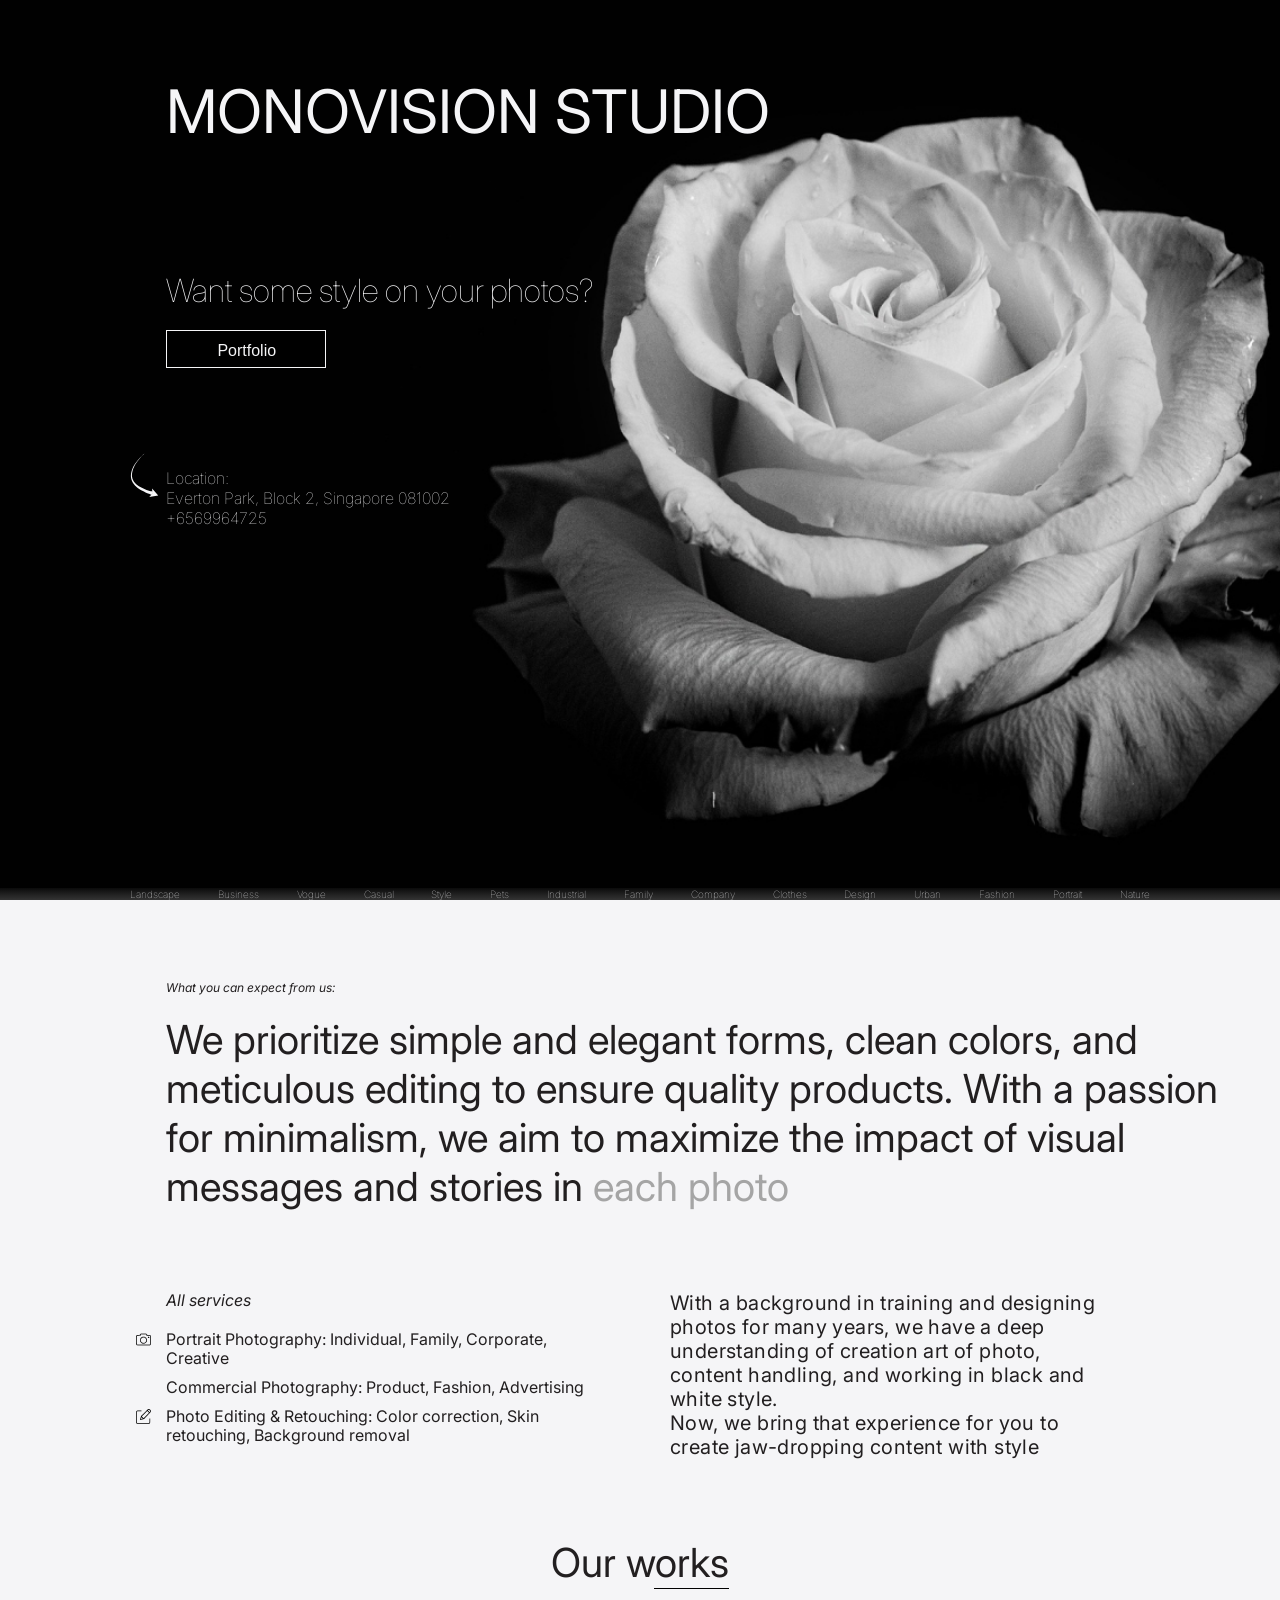
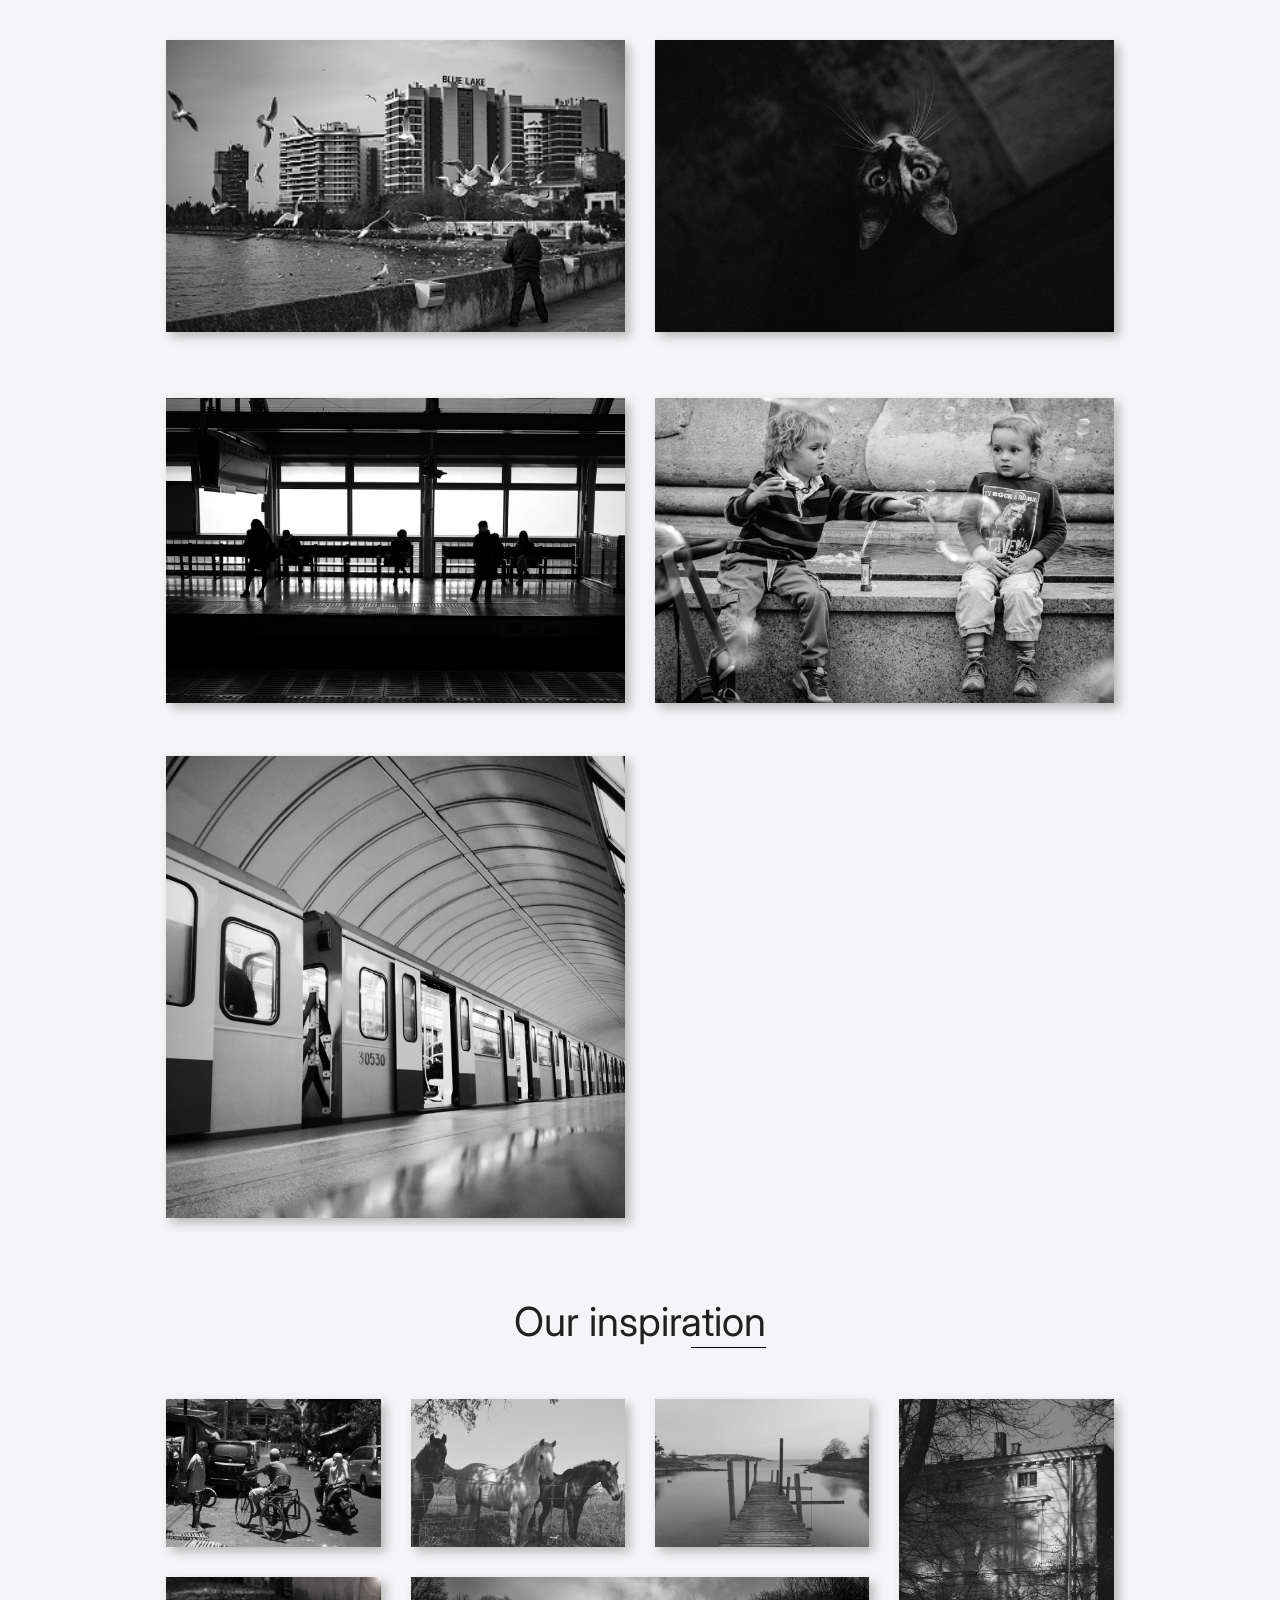
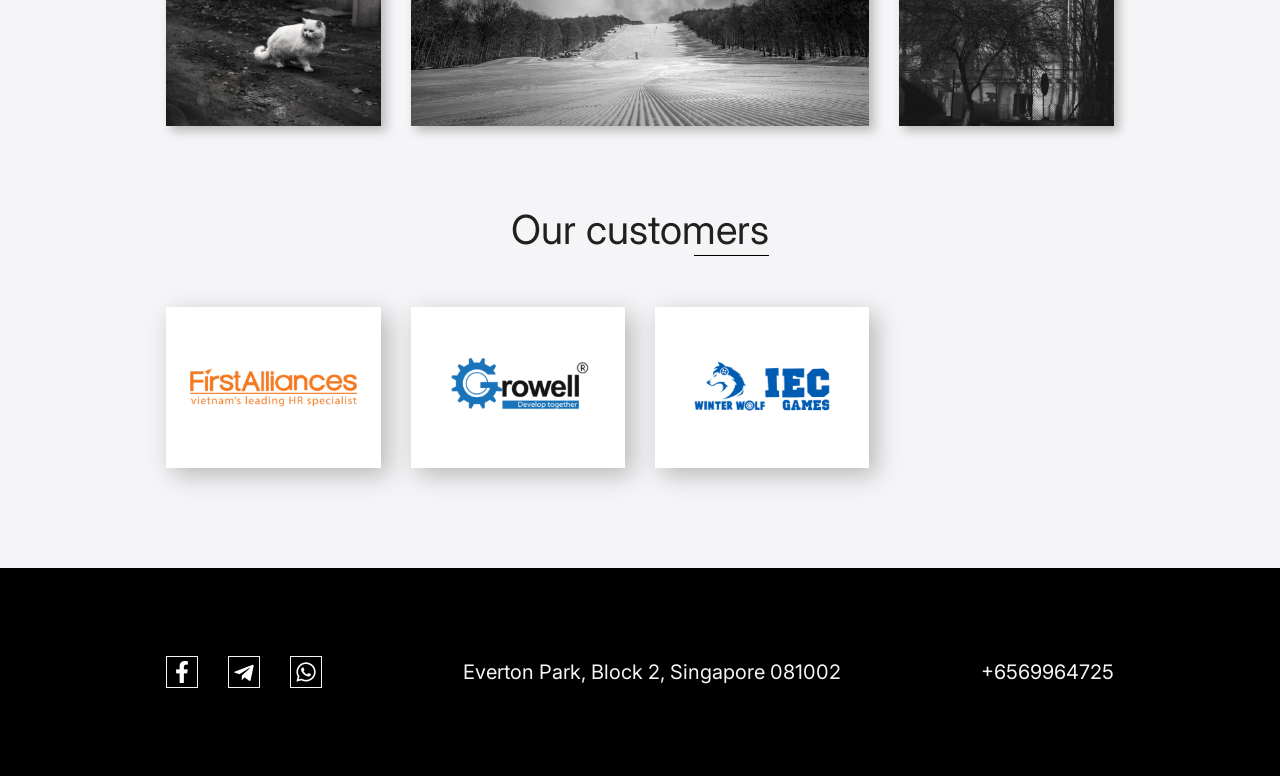
==== index.html @ f09697d3 "Add files via upload" ====
<!DOCTYPE html>
<html lang="en">
<head>
    <meta charset="UTF-8">
    <meta name="viewport" content="width=device-width, initial-scale=1.0">
    <link rel="preconnect" href="https://fonts.googleapis.com">
    <link rel="preconnect" href="https://fonts.gstatic.com" crossorigin>
    <link href="https://fonts.googleapis.com/css2?family=Inter:ital,opsz,wght@0,14..32,100..900;1,14..32,100..900&display=swap" rel="stylesheet">
    <link rel="stylesheet" href="css/style.css">
    <title>Document</title>
</head>
<body>
    <main>
        <section class="monovision">
            <div class="container">
                <h1>Monovision Studio</h1>
                <h2>Want some style on your photos?</h2>
                <button class="monovision__button">Portfolio</button>
                <div class="monovision__address">
                    Location: <address>Everton Park, Block 2, Singapore 081002</address>
                    <a href="tel:+6569964725">+6569964725</a>
                </div>
            </div>
            <ul class="monovision__keywords">
                <li>Landscape</li>
                <li>Business</li>
                <li>Vogue</li>
                <li>Casual</li>
                <li>Style</li>
                <li>Pets</li>
                <li>Industrial</li>
                <li>Family</li>
                <li>Company</li>
                <li>Clothes</li>
                <li>Design</li>
                <li>Urban</li>
                <li>Fashion</li>
                <li>Portrait</li>
                <li>Nature</li>
            </ul>
        </section>
        <section class="about">
            <div class="container">
                <p class="about__subtitle">What you can expect from us:</p>
                <p class="about__title">We prioritize simple and elegant forms, clean colors, and meticulous editing to ensure quality products. With a passion for minimalism, we aim to maximize the impact of visual messages and stories in <span>each photo</span></p>

                <div class="about__content">
                    <div class="about__services">
                        <p class="about__services__title">All services</p>
                        <ul>
                            <li>Portrait Photography: Individual, Family, Corporate, Creative</li>
                            <li>Commercial Photography: Product, Fashion, Advertising</li>
                            <li>Photo Editing & Retouching: Color correction, Skin retouching, Background removal</li>
                        </ul>    
                    </div>

                    <div class="about__training">
                        <p>With a background in training and designing photos for many years, we have a deep understanding of creation art of photo, content handling, and working in black and white style.</p>
                        <p>Now, we bring that experience for you to create jaw-dropping content with style</p>
                    </div>
                </div>
            </div>
        </section>
        <section class="works">
            <div class="container">
                <h3 class="title"><span>Our works</span></h3>
                <div class="works_grid">
                    <img src="img/bridge_works.png" alt="bridge"/>
                    <img src="img/cat_works.png" alt="cat"/>
                    <img src="img/train.jpg" alt="train"/>
                    <img src="img/children.jpg" alt="children"/>
                    <img src="img/underground.jpg" alt="underground"/>
                </div>
            </div>
        </section>
        <section class="insiparation">
            <div class="container">
                <h3 class="title"><span>Our inspiration</span></h3>
                <div class="inspiration_grid">
                    <img src="img/man.jpg" alt="man"/>
                    <img src="img/horses.jpg" alt="horses"/>
                    <img src="img/bridge.jpg" alt="bridge"/>
                    <img src="img/tenement.jpg" id="tenement" alt="tenement"/>
                    <img src="img/cat.jpg" alt="cat"/>
                    <img src="img/sky.jpg" id="sky" alt="sky"/>
                </div>
            </div>
        </section>
        <section class="customers">
            <div class="container">
                <h3 class="title"><span>Our customers</span></h3>
                <div class="customers__flex">
                    <img src="img/logo-first-alliances.jpg" alt="first-alliances">
                    <img src="img/logo-growell.jpg" alt="growell">
                    <img src="img/logo-iec-winter-wolf.jpg" alt="iec-winter-wolf">
                </div>
            </div>
        </section>
    </main>
    <footer class="footer">
        <div class="container">
            <div class="footer__contact">
                <div class="footer__social__flex">
                    <div class="footer__social__flex__item">
                        <div class="footer_square">
                            <img src="img/facebook.png" class="social__img"/>
                        </div>
                    </div>
                    <div class="footer__container__flex__item">
                        <div class="footer_square">
                            <img src="img/telegram.png" class="social__img"/>
                        </div>
                    </div>
                    <div class="footer__container__flex__item">
                        <div class="footer_square">
                            <img src="img/whatsapp.png" class="social__img"/>
                        </div>
                    </div>
                </div>
                <address>Everton Park, Block 2, Singapore 081002</address>
                <a href="tel:+6569964725">+6569964725</a>
            </div>
        </div>
    </footer>
</body>
</html>
---- css/style.css ----
* {
    margin: 0;
    padding: 0;
    box-sizing: border-box;
}


:root {
    --container-padding: 13%;
    --ligh-color: #F5F5F7;
    --dark-color: #221F20;
    --footer-padding: 10%;

    @media screen and (max-width: 768px) {
        --container-padding: 6%;
        --footer-padding: 6%;
    }

    @media screen and (max-width: 375px) {
        --container-padding: 15px;
        --footer-padding: 15px;
    }

}

html {
    font-family: "Inter", sans-serif;
}

.container {
    padding: 0 var(--container-padding);
}

.title {
    font-weight: 400;
    font-size: 40px;
    line-height: 48px;
    color: var(--dark-color);
    text-align: center;

    @media screen and (max-width: 768px) {
        & {
            font-size: 36px;
        }
    }

    @media screen and (max-width: 375px) {
        & {
            font-size: 24px;
        }
    }
}

.title span {
    position: relative;
}

.title span::after {
    content: "";
    display: block;
    position: absolute;
    right: 0;
    bottom: -2px;
    width: 75px;
    height: 1px;
    background-color:#000000;
}

.monovision {
    min-height: 100vh;
    padding: 75px 0 0 0;
    background: url(../img/mainBG.jpg) center center / cover no-repeat;
    position: relative;

    @media screen and (max-width: 375px) {
        & {
            min-height: 500px;
            padding: 50px 0 0 0;
        }
    }

    h1 {
        font-weight: 400;
        font-size: 60px;
        text-transform: uppercase;
        color: var(--ligh-color);
    }

    h2 {
        font-weight: 100;
        font-size: 32px;
        color: var(--ligh-color);
        margin-top: 124px;
    }

    .monovision__button {
        border: 1px solid var(--ligh-color);
        padding: 10px 50px;
        width: 160px;
        height: 38px;
        font-weight: 100;
        font-size: 16px;
        line-height: 19px;
        color: var(--ligh-color);
        background-color: #000000;
        margin-top: 20px;
        cursor: pointer;
        transition: 0.3s ease;

        @media screen and (max-width: 375px) {
            & {
                display: flex;
                justify-content: center;
                align-items: center;
                width: 120px;
                height: 35px;
                font-size: 17px;
            }
        }
    }

    .monovision__button:hover {
        border: 1px solid var(--ligh-color);
        filter: drop-shadow(5px 5px 10px rgba(255, 255, 255, 0.62));
    }

    .monovision__address {
        margin-top: 100px;
        color: var(--ligh-color);
        font-weight: 100;
        font-size: 16px;
        position: relative;

        a {
            color: inherit;
            text-decoration: none;
        }

        address {
            font-style: normal;
        }
    }

    .monovision__address::before {
        content: '';
        display: block;
        position: absolute;
        left: -40px;
        top: -17px;
        width: 40px;
        height: 49px;
        background: url('../icons/Arrow.svg');

        @media screen and (max-width: 700px) {
            display: none;
        }
    }

    .monovision__keywords {
        display: flex;
        justify-content: space-between;
        position: absolute;
        bottom: 0;
        width: 100%;
        padding: 0 230px;
        background: linear-gradient(180deg, rgba(255, 255, 255, 0.04) 0%, rgba(255, 255, 255, 0.12) 50%, rgba(255, 255, 255, 0.2) 100%);

        
        li {
            list-style-type: none;
            color: var(--ligh-color);
            font-weight: 100;
            font-size: 10px;
        }

        @media screen and (max-width: 1300px) {
            & {
                padding: 0 130px;
            }
        }

        @media screen and (max-width: 1080px) {
            & {
                padding: 0 80px;
            }

            li:nth-child(n+9) {
                display: none;
            }
        }

        @media screen and (max-width: 768px) {
            & {
                padding: 0 30px;
            }            
        }

        @media screen and (max-width: 500px) {
            & {
                padding: 0 15px;
            }

            li:nth-child(n+5) {
                display: none;
            }

            li {
                font-size: 13px;
            }
        }
    }

    @media screen and (max-width: 768px) {
        & {
            background: url('../img/Bg.png') center center / cover no-repeat;

            h1 {
                font-size: 48px;
            }

            h2 {
                margin-top: 80px;
            }

            .monovision__address {
                margin-top: 80px;
            }
        }
    }

    @media screen and (max-width: 375px) {
        & {
            background: url('../img/Bg_phone.png') center center / cover no-repeat;

            h1 {
                font-size: 26px;
            }

            h2 {
                margin-top: 30px;
            }

            .monovision__address {
                margin-top: 170px;
            }
        }
    }
}

.about {
    padding: 80px 0;
    background-color: var(--ligh-color);

    @media screen and (max-width: 375px) {
        padding: 50px 0;
    }

    .about__subtitle {
        font-style: italic;
        font-weight: 400;
        font-size: 12px;
        line-height: 15px;
        color: var(--dark-color);
    }

    .about__title {
        font-weight: 400;
        font-size: 40px;
        /* line-height: 48px; */
        color: var(--dark-color);
        margin-top: 20px;
        width: 1100px;

        span {
            color: #A5A5A5;
        }

        @media screen and (max-width: 1260px) {
            & {
                width: 100%;
            }
        }
    }

    .about__content {
        display: flex;
        justify-content: space-between;
        margin-top: 80px;
        position: relative;
        gap: 60px;

        .about__services {
            width: 50%;
        }

        .about__services .about__services__title {
            font-style: italic;
            font-weight: 400;
            font-size: 16px;
            line-height: 19px;
            color: var(--dark-color);
            margin-bottom: 20px;
        }

        .about__services li {
            font-weight: 400;
            font-size: 16px;
            line-height: 19px;
            color: var(--dark-color);
            margin-top: 10px;
            list-style-type: none;
            position: relative;

            &:first-child::before {
                content: "";
                display: block;
                position: absolute;
                background: url('../img/camera.png') center center / cover no-repeat;
                width: 15px;
                height: 15px;
                left: -30px;
                top: 2px;
            }

            &:nth-child(3)::before {
                content: "";
                display: block;
                position: absolute;
                background: url('../icons/Edit.svg') center center / cover no-repeat;
                width: 15px;
                height: 15px;
                left: -30px;
                top: 2px;
            }

            @media screen and (max-width: 768px) {
                &:first-child::before {
                    left: -25px;
                }

                &:nth-child(3)::before {
                    left: -25px;
                }
            }

            @media screen and (max-width: 550px) {
                &:first-child::before {
                    left: -20px;
                }

                &:nth-child(3)::before {
                    left: -20px;
                }
            }

            @media screen and (max-width: 485px) {
                &:first-child::before {
                    display: none;
                }

                &:nth-child(3)::before {
                    display: none;
                }

                & {
                    margin-top: 5px;
                }
            }
        }

        .about__training {
            width: 50%;
        }

        .about__training p {
            font-weight: 400;
            font-size: 20px;
            line-height: 24px;
            letter-spacing: 0.02em;
            color: var(--dark-color);
        }
    }

    @media screen and (max-width: 800px) {
        & {
            padding-bottom: 50px;
        }

        .about__content {
            flex-direction: column;
            gap: 30px;
            margin-top: 40px;

            @media screen and (max-width: 375px) {
                margin-top: 20px;
                gap: 20px;
            }

            .about__services, .about__training {
                width: 100%;
            }
        }

        p.about__title {
            font-size: 24px;
        }
    }
}

.works {
    background-color: var(--ligh-color);

    .works_grid {
        display: grid;
        grid-template-columns: repeat(2, 1fr);
        grid-template-rows: repeat(2, 1fr) 1.5fr;
        margin-top: 53px;
        row-gap: 50px;
        column-gap: 30px;

        @media screen and (max-width: 768px) {
            & {
                row-gap: 30px;
                column-gap: 20px;
                margin-top: 43px;
            }
        }

        @media screen and (max-width: 500px) {
            & {
                grid-template-columns: repeat(1, 1fr);
                grid-template-rows: repeat(1, 1fr);
            }
        }
    }

    .works_grid img {
        width: 100%;
        box-shadow: 5px 5px 10px rgba(0, 0, 0, 0.25);
    }
}

.insiparation {
    background-color: var(--ligh-color);
    padding-top: 80px;

    .inspiration_grid {
        display: grid;
        grid-template-rows: repeat(2, 1fr);
        grid-template-columns: repeat(4, 1fr);
        margin-top: 53px;
        gap: 30px;

        img {
            width: 100%;
            height: 100%;
            box-shadow: 5px 5px 10px rgba(0, 0, 0, 0.25);
        }

        #sky {
            grid-column: 2/4;
        }

        #tenement {
            grid-row: 1/3;
            grid-column: 4/5;
            object-fit: cover;
        }

        @media screen and (max-width: 1150px) {
            & {
                grid-template-rows: repeat(4, 1fr);
                grid-template-columns: repeat(2, 1fr);
                column-gap: 20px;
                margin-top: 43px;

                #sky {
                    grid-row: 4/5;
                    grid-column: 1/3;
                }

                #tenement {
                    grid-row: 2/4;
                    grid-column: 2/3;
                }
            }
        }

        @media screen and (max-width: 500px) {
            & {
                grid-template-rows: repeat(1, 1fr);
                grid-template-columns: repeat(1, 1fr);
                margin-top: 43px;
            }

            #sky {
                grid-row: auto;
                grid-column: auto;
            }

            #tenement {
                grid-row: auto;
                grid-column: auto;
            }
        }
    }

    @media screen and (max-width: 768px) {
        & {
            padding-top: 50px;
        }
    }
}

.customers {
    background-color: var(--ligh-color);
    padding-top: 80px;
    padding-bottom: 100px;

    .customers__flex {
        display: flex;
        gap: 30px;
        margin-top: 53px;
        flex-wrap: wrap;

        img {
            filter: drop-shadow(7px 7px 12px rgba(0, 0, 0, 0.25));
            width: calc((100% - 90px) / 4);
        }

        @media screen and (max-width: 1260px) {
            img {
                width: 23%;
            }
        }

        @media screen and (max-width: 768px) {
            & {
                gap: 20px;
                margin-top: 43px;
            }

            img {
                width: calc((100% - 60px) / 4);
            }
        }

        @media screen and (max-width: 500px) {
            & {
                row-gap: 20px;
                column-gap: 36px;
                margin-top: 33px;
            }

            img {
                width: calc((100% - 36px) / 2);
            }
        }
    }

    @media screen and (max-width: 768px) {
        padding: 50px 0;
    }
}

footer.footer {
    background-color: #000000;
    padding: 88px 0;

    .footer__contact {
        display: flex;
        justify-content: space-between;
        align-items: center;

        address {
            font-style: normal;
            font-weight: 400;
            font-size: 20px;
            line-height: 24px;
            color: var(--ligh-color);
        }

        a {
            text-decoration: none;
            font-weight: 400;
            font-size: 20px;
            line-height: 24px;
            color: var(--ligh-color);
        }

        @media screen and (max-width: 900px) {
            & {
                flex-direction: column;
                align-items: start;
                gap: 30px;
            }
        }

        @media screen and (max-width: 375px) {
            & {
                flex-direction: column;
                align-items: center;
                gap: 30px;
            }

            address {
                font-size: 16px;
                order: 1;
            }

            a {
                font-size: 16px;
            }
        }
    }

    @media screen and (max-width: 950px) {
        & {
            padding: 30px 0;
        }
    }

    .footer__social__flex {
        display: flex;
        gap: 30px;

        .footer_square {
            display: flex;
            position: relative;
            justify-content: center;
            border: 1px solid var(--ligh-color);
            align-items: center;
            height: 32px;
            width: 32px;
        }
    }
}




































/* .test {
    margin-top: 200px;
    display: flex;
    justify-content: center;
    .elem {
        height: 50px;
        width: 150px;
        background-color: rgb(130, 0, 0);
        color: white;
        border-radius: 4px;
        border: 1px solid black;
        text-align: center;
    }

    .elem::before {
        content: "";
        display: block;
        height: 4px;
        width: 100%;
        background-color: black;
    }

    .elem::after {
        content: "";
        display: block;
        height: 4px;
        width: 0;
        background-color: black;
        transition: all 0.3s;
    }

    .elem:hover::after {
        width: 100%;
    }

} */













/* .grid__container {
    display: grid;
    grid-template-columns: 150px 150px 150px;
    grid-template-rows: 100px 100px;

    .elem {
        height: 50px;
        background-color: rgb(130, 0, 0);
        color: white;
        border-radius: 4px;
        border: 1px solid black;
        text-align: center;
    }

    #first {
        grid-column: 1/3;
        grid-row: 2/3;
    }

    #third {
        grid-column: 3/4;
        grid-row: 2;
    }

    #second {
        grid-column: 2/4;
    }
} */


















/* .cont {
    display: grid;
    row-gap: 30px;
    column-gap: 150px;
    grid-template-rows: 1fr 1fr 1.5fr;
    grid-template-columns: 1fr 1fr 1fr 1fr;
    height: 500px;
}

.elem {
    height: 50px;
    background-color: rgb(130, 0, 0);
    color: white;
    border-radius: 4px;
    border: 1px solid black;
    text-align: center;
} */
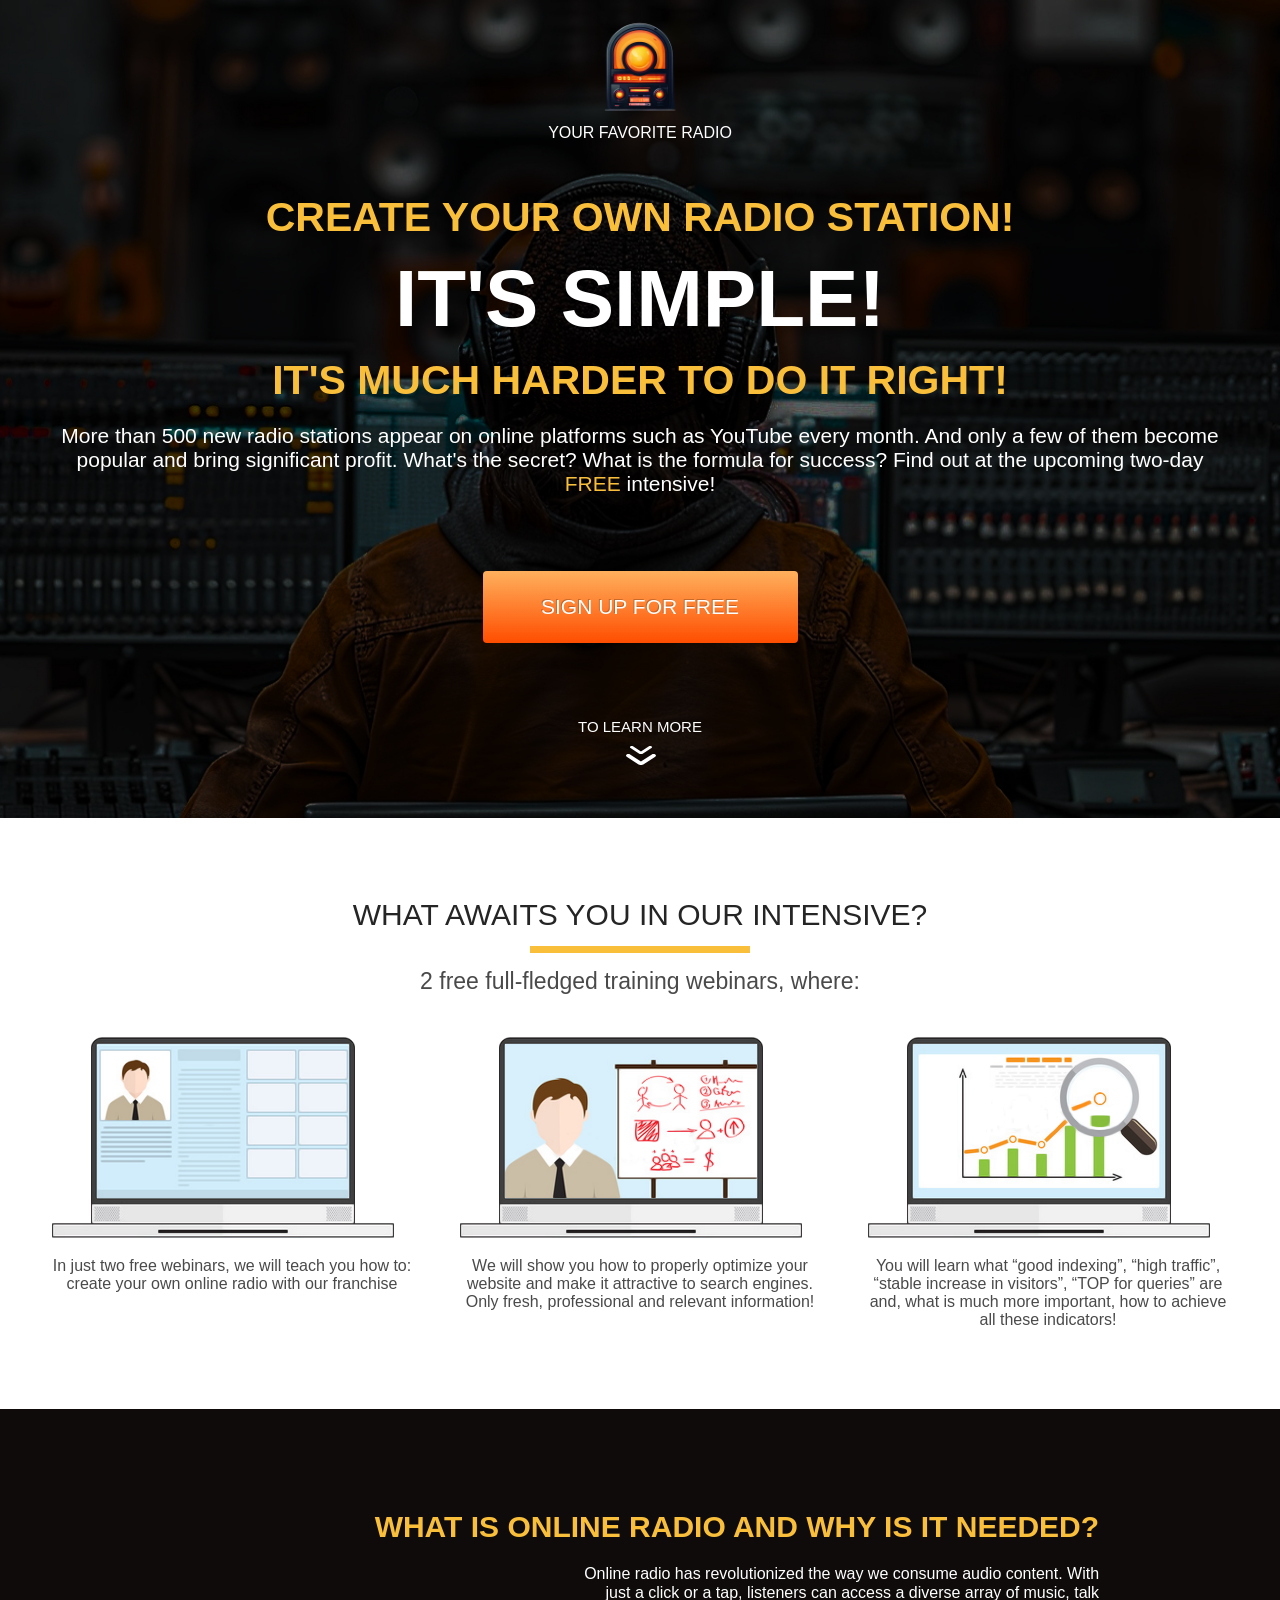
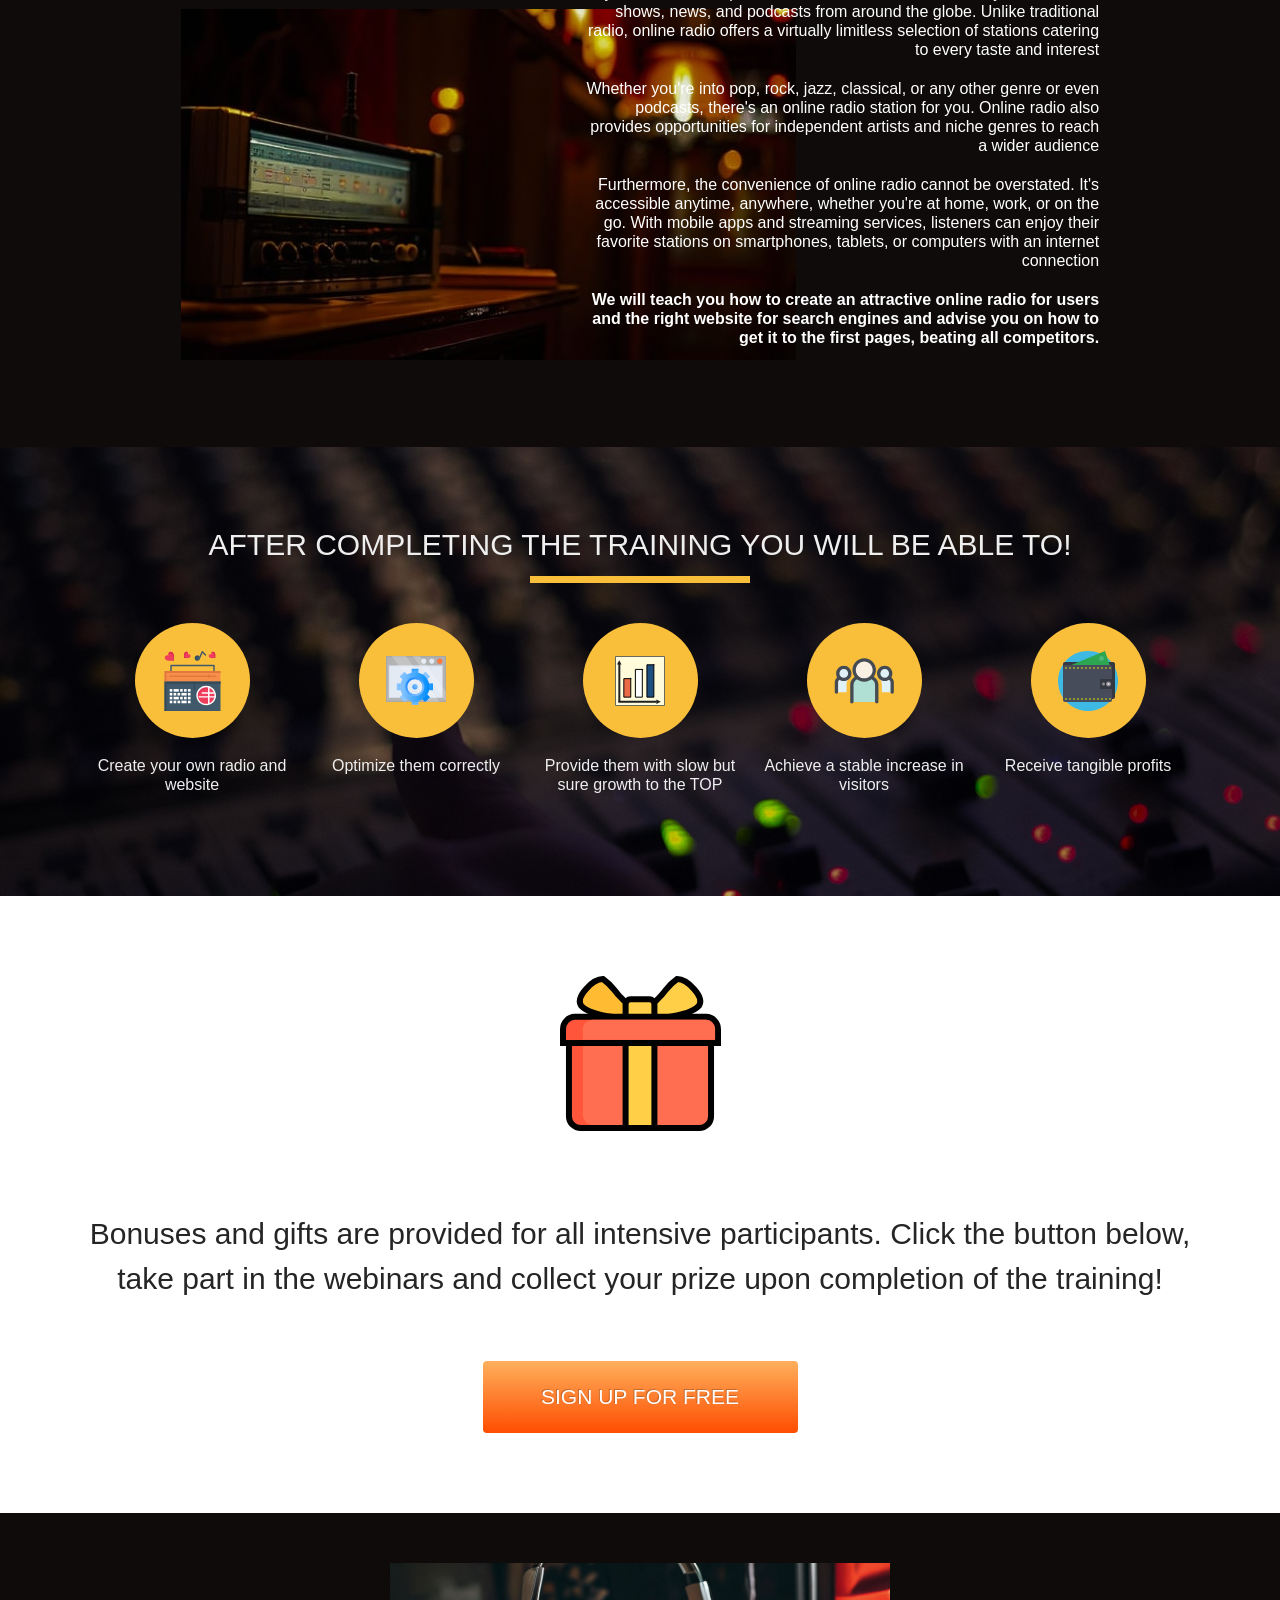
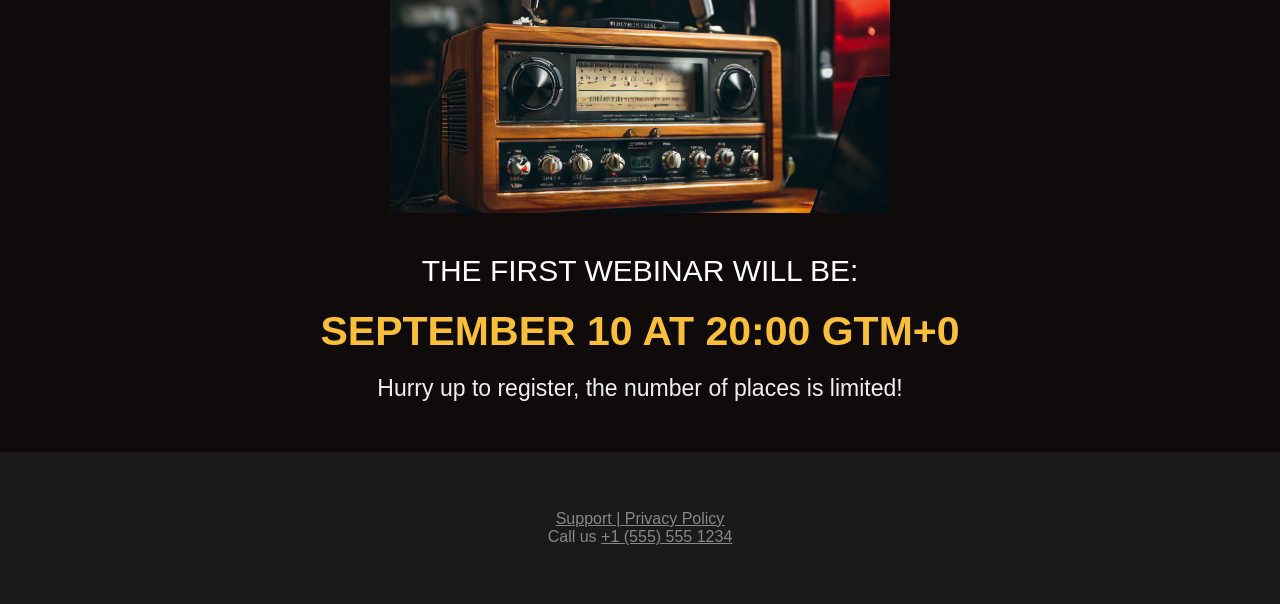
==== commit 9cc3b1e7: "Add files via upload" ====
--- a/index.html
+++ b/index.html
@@ -1,126 +1,141 @@
-<!DOCTYPE html>
-<html lang="en">
-<head>
-    <meta charset="UTF-8">
-    <meta name="viewport" content="width=device-width, initial-scale=1.0">
-    <link rel="preconnect" href="https://fonts.googleapis.com">
-    <link rel="preconnect" href="https://fonts.gstatic.com" crossorigin>
-    <link href="https://fonts.googleapis.com/css2?family=Inter:ital,opsz,wght@0,14..32,100..900;1,14..32,100..900&display=swap" rel="stylesheet">
-    <link rel="stylesheet" href="css/style.css">
-    <title>Document</title>
-</head>
-<body>
-    <main>
-        <section class="monovision">
-            <div class="container">
-                <h1>Monovision Studio</h1>
-                <h2>Want some style on your photos?</h2>
-                <button class="monovision__button">Portfolio</button>
-                <div class="monovision__address">
-                    Location: <address>Everton Park, Block 2, Singapore 081002</address>
-                    <a href="tel:+6569964725">+6569964725</a>
-                </div>
-            </div>
-            <ul class="monovision__keywords">
-                <li>Landscape</li>
-                <li>Business</li>
-                <li>Vogue</li>
-                <li>Casual</li>
-                <li>Style</li>
-                <li>Pets</li>
-                <li>Industrial</li>
-                <li>Family</li>
-                <li>Company</li>
-                <li>Clothes</li>
-                <li>Design</li>
-                <li>Urban</li>
-                <li>Fashion</li>
-                <li>Portrait</li>
-                <li>Nature</li>
-            </ul>
-        </section>
-        <section class="about">
-            <div class="container">
-                <p class="about__subtitle">What you can expect from us:</p>
-                <p class="about__title">We prioritize simple and elegant forms, clean colors, and meticulous editing to ensure quality products. With a passion for minimalism, we aim to maximize the impact of visual messages and stories in <span>each photo</span></p>
-
-                <div class="about__content">
-                    <div class="about__services">
-                        <p class="about__services__title">All services</p>
-                        <ul>
-                            <li>Portrait Photography: Individual, Family, Corporate, Creative</li>
-                            <li>Commercial Photography: Product, Fashion, Advertising</li>
-                            <li>Photo Editing & Retouching: Color correction, Skin retouching, Background removal</li>
-                        </ul>    
-                    </div>
-
-                    <div class="about__training">
-                        <p>With a background in training and designing photos for many years, we have a deep understanding of creation art of photo, content handling, and working in black and white style.</p>
-                        <p>Now, we bring that experience for you to create jaw-dropping content with style</p>
-                    </div>
-                </div>
-            </div>
-        </section>
-        <section class="works">
-            <div class="container">
-                <h3 class="title"><span>Our works</span></h3>
-                <div class="works_grid">
-                    <img src="img/bridge_works.png" alt="bridge"/>
-                    <img src="img/cat_works.png" alt="cat"/>
-                    <img src="img/train.jpg" alt="train"/>
-                    <img src="img/children.jpg" alt="children"/>
-                    <img src="img/underground.jpg" alt="underground"/>
-                </div>
-            </div>
-        </section>
-        <section class="insiparation">
-            <div class="container">
-                <h3 class="title"><span>Our inspiration</span></h3>
-                <div class="inspiration_grid">
-                    <img src="img/man.jpg" alt="man"/>
-                    <img src="img/horses.jpg" alt="horses"/>
-                    <img src="img/bridge.jpg" alt="bridge"/>
-                    <img src="img/tenement.jpg" id="tenement" alt="tenement"/>
-                    <img src="img/cat.jpg" alt="cat"/>
-                    <img src="img/sky.jpg" id="sky" alt="sky"/>
-                </div>
-            </div>
-        </section>
-        <section class="customers">
-            <div class="container">
-                <h3 class="title"><span>Our customers</span></h3>
-                <div class="customers__flex">
-                    <img src="img/logo-first-alliances.jpg" alt="first-alliances">
-                    <img src="img/logo-growell.jpg" alt="growell">
-                    <img src="img/logo-iec-winter-wolf.jpg" alt="iec-winter-wolf">
-                </div>
-            </div>
-        </section>
-    </main>
-    <footer class="footer">
-        <div class="container">
-            <div class="footer__contact">
-                <div class="footer__social__flex">
-                    <div class="footer__social__flex__item">
-                        <div class="footer_square">
-                            <img src="img/facebook.png" class="social__img"/>
-                        </div>
-                    </div>
-                    <div class="footer__container__flex__item">
-                        <div class="footer_square">
-                            <img src="img/telegram.png" class="social__img"/>
-                        </div>
-                    </div>
-                    <div class="footer__container__flex__item">
-                        <div class="footer_square">
-                            <img src="img/whatsapp.png" class="social__img"/>
-                        </div>
-                    </div>
-                </div>
-                <address>Everton Park, Block 2, Singapore 081002</address>
-                <a href="tel:+6569964725">+6569964725</a>
-            </div>
-        </div>
-    </footer>
-</body>
-</html>
+<!DOCTYPE html>
+<html lang="en">
+<head>
+    <meta charset="UTF-8">
+    <meta name="viewport" content="width=device-width, initial-scale=1.0">
+    <link rel="preconnect" href="https://fonts.googleapis.com">
+    <link rel="preconnect" href="https://fonts.gstatic.com" crossorigin>
+    <link href="https://fonts.googleapis.com/css2?family=Roboto:ital,wght@0,100..900;1,100..900&display=swap" rel="stylesheet">
+    <link rel="stylesheet" href="css/style.css">
+    <title>Document</title>
+</head>
+<body>
+    <main>
+        <section class="all">
+            <div class="container">
+                <div class="logo">
+                    <img src="icons/Logo.svg">
+                    <div class="logo__text">Your favorite radio</div>
+                </div>
+                <div class="about">
+                    <h3 class="title upper">Create your own radio station!</h3>
+                    <h1>It's simple!</h1>
+                    <h3 class="title lower">It's much harder to do it right!</h3>
+                    <p>More than 500 new radio stations appear on online platforms such as YouTube every month. And only a few of them become popular and bring significant profit. What's the secret? What is the formula for success? Find out at the upcoming two-day <span>FREE</span> intensive!</p>
+                </div>
+                <button class="btn-orange">Sign up for free</button>
+                <div class="more">To learn more</div>
+                <img src="icons/Down_icon.svg"/ class="down">
+            </div>
+        </section>
+        <section class="intensive">
+            <div class="container">
+                <h2 class="awaits">What awaits you in our intensive?</h2>
+                <hr class="solid">
+                <h3 class="training">2 free full-fledged training webinars, where:</h3>
+                <div class="intensive__wrapper">
+                    <div class="intensive__item">
+                        <img src="img/intensive1.png" />
+                        <p class="intensive__item__text">In just two free webinars, we will teach you how to: create your own online radio with our franchise</p>
+                    </div>
+                    <div class="intensive__item">
+                        <img src="img/intensive2.png" />
+                        <p class="intensive__item__text">We will show you how to properly optimize your website and make it attractive to search engines. Only fresh, professional and relevant information!</p>
+                    </div>
+                    <div class="intensive__item">
+                        <img src="img/intensive3.png" />
+                        <p class="intensive__item__text">You will learn what “good indexing”, “high traffic”, “stable increase in visitors”, “TOP for queries” are and, what is much more important, how to achieve all these indicators!</p>
+                    </div>
+                </div>
+            </div>
+        </section>
+        <section class="needed">
+            <div class="container">
+                <h3 class="needed__title">What is online radio and why is it needed?</h3>
+                <p class="needed__text">Online radio has revolutionized the way we consume audio content. With just a click or a tap, listeners can access a diverse array of music, talk shows, news, and podcasts from around the globe. Unlike traditional radio, online radio offers a virtually limitless selection of stations catering to every taste and interest
+                </p>
+                <p class="needed__text">Whether you're into pop, rock, jazz, classical, or any other genre or even podcasts, there's an online radio station for you. Online radio also provides opportunities for independent artists and niche genres to reach a wider audience
+                </p>
+                <p class="needed__text">Furthermore, the convenience of online radio cannot be overstated. It's accessible anytime, anywhere, whether you're at home, work, or on the go. With mobile apps and streaming services, listeners can enjoy their favorite stations on smartphones, tablets, or computers with an internet connection
+                </p>
+                <p class="needed__text bolder">We will teach you how to create an attractive online radio for users and the right website for search engines and advise you on how to get it to the first pages, beating all competitors.
+                </p>
+                <img src="img/Online radio.jpg" class="radio"/>
+            </div>    
+        </section>
+        <section class="ableto">
+            <div class="container">
+                <h3 class="ableto__title">After completing the training you will be able to!</h3>
+                <hr class="solid">
+                <div class="ableto__container__flex">
+                    <div class="ableto__container__flex__item">
+                        <div class="ableto__circle">
+                            <img src="icons/radio.svg" class="ableto__img"/>
+                        </div>
+                        <p>Create your own radio and website</p>
+                    </div>
+                    <div class="ableto__container__flex__item">
+                        <div class="ableto__circle">
+                            <img src="icons/Group (1).svg" class="ableto__img"/>
+                        </div>
+                        <p>Optimize them correctly</p>
+                    </div>
+                    <div class="ableto__container__flex__item">
+                        <div class="ableto__circle">
+                            <img src="icons/chart.svg" class="ableto__img"/>
+                        </div>
+                        <p>Provide them with slow but sure growth to the TOP</p>
+                    </div>
+                    <div class="ableto__container__flex__item">
+                        <div class="ableto__circle">
+                            <img src="icons/people.svg" class="ableto__img"/>
+                        </div>
+                        <p>Achieve a stable increase in visitors</p>
+                    </div>
+                    <div class="ableto__container__flex__item">
+                        <div class="ableto__circle">
+                            <img src="icons/wallet.svg" class="ableto__img"/>
+                        </div>
+                        <p>Receive tangible profits</p>
+                    </div>
+                </div>
+            </div>
+        </section>
+        <section class="present">
+            <div class="container">
+                <div class="present__logo">
+                    <img src="icons/present.svg"/>
+                </div>   
+                <div class="present__bonuses">
+                    <h3>Bonuses and gifts are provided for all intensive participants. Click the button below,
+                        take part in the webinars and collect your prize upon completion of the training!
+                    </h3>
+                </div>     
+                <button class="btn-orange">Sign up for free</button>
+            </div>
+        </section>
+        <section class="webinar">
+            <div class="container">
+                <div class="webinar__logo">
+                    <img src="img/online.jpg"/>
+                </div>
+                <h4 class="webinar__subtitle">The first webinar will BE:</h4>
+                <h3 class="title data">September 10 at 20:00 GTM+0</h3>
+                <p class="webinar__text">Hurry up to register, the number of places is limited!</p>
+            </div>
+        </section>
+    </main>
+    <footer class="footer">
+        <div class="container">
+            <div class="footer__support">
+                <a href="#">Support</a>
+                |
+                <a href="#">Privacy Policy</a>
+            </div>
+            <div class="footer__number">
+                Call us <a href="tel:+15555551234">+1 (555) 555 1234</a>
+            </div>    
+        </div>
+    </footer>
+</body>
+</html>
--- a/css/style.css
+++ b/css/style.css
@@ -1,785 +1,343 @@
-* {
-    margin: 0;
-    padding: 0;
-    box-sizing: border-box;
-}
-
-
-:root {
-    --container-padding: 13%;
-    --ligh-color: #F5F5F7;
-    --dark-color: #221F20;
-    --footer-padding: 10%;
-
-    @media screen and (max-width: 768px) {
-        --container-padding: 6%;
-        --footer-padding: 6%;
-    }
-
-    @media screen and (max-width: 375px) {
-        --container-padding: 15px;
-        --footer-padding: 15px;
-    }
-
-}
-
-html {
-    font-family: "Inter", sans-serif;
-}
-
-.container {
-    padding: 0 var(--container-padding);
-}
-
-.title {
-    font-weight: 400;
-    font-size: 40px;
-    line-height: 48px;
-    color: var(--dark-color);
-    text-align: center;
-
-    @media screen and (max-width: 768px) {
-        & {
-            font-size: 36px;
-        }
-    }
-
-    @media screen and (max-width: 375px) {
-        & {
-            font-size: 24px;
-        }
-    }
-}
-
-.title span {
-    position: relative;
-}
-
-.title span::after {
-    content: "";
-    display: block;
-    position: absolute;
-    right: 0;
-    bottom: -2px;
-    width: 75px;
-    height: 1px;
-    background-color:#000000;
-}
-
-.monovision {
-    min-height: 100vh;
-    padding: 75px 0 0 0;
-    background: url(../img/mainBG.jpg) center center / cover no-repeat;
-    position: relative;
-
-    @media screen and (max-width: 375px) {
-        & {
-            min-height: 500px;
-            padding: 50px 0 0 0;
-        }
-    }
-
-    h1 {
-        font-weight: 400;
-        font-size: 60px;
-        text-transform: uppercase;
-        color: var(--ligh-color);
-    }
-
-    h2 {
-        font-weight: 100;
-        font-size: 32px;
-        color: var(--ligh-color);
-        margin-top: 124px;
-    }
-
-    .monovision__button {
-        border: 1px solid var(--ligh-color);
-        padding: 10px 50px;
-        width: 160px;
-        height: 38px;
-        font-weight: 100;
-        font-size: 16px;
-        line-height: 19px;
-        color: var(--ligh-color);
-        background-color: #000000;
-        margin-top: 20px;
-        cursor: pointer;
-        transition: 0.3s ease;
-
-        @media screen and (max-width: 375px) {
-            & {
-                display: flex;
-                justify-content: center;
-                align-items: center;
-                width: 120px;
-                height: 35px;
-                font-size: 17px;
-            }
-        }
-    }
-
-    .monovision__button:hover {
-        border: 1px solid var(--ligh-color);
-        filter: drop-shadow(5px 5px 10px rgba(255, 255, 255, 0.62));
-    }
-
-    .monovision__address {
-        margin-top: 100px;
-        color: var(--ligh-color);
-        font-weight: 100;
-        font-size: 16px;
-        position: relative;
-
-        a {
-            color: inherit;
-            text-decoration: none;
-        }
-
-        address {
-            font-style: normal;
-        }
-    }
-
-    .monovision__address::before {
-        content: '';
-        display: block;
-        position: absolute;
-        left: -40px;
-        top: -17px;
-        width: 40px;
-        height: 49px;
-        background: url('../icons/Arrow.svg');
-
-        @media screen and (max-width: 700px) {
-            display: none;
-        }
-    }
-
-    .monovision__keywords {
-        display: flex;
-        justify-content: space-between;
-        position: absolute;
-        bottom: 0;
-        width: 100%;
-        padding: 0 230px;
-        background: linear-gradient(180deg, rgba(255, 255, 255, 0.04) 0%, rgba(255, 255, 255, 0.12) 50%, rgba(255, 255, 255, 0.2) 100%);
-
-        
-        li {
-            list-style-type: none;
-            color: var(--ligh-color);
-            font-weight: 100;
-            font-size: 10px;
-        }
-
-        @media screen and (max-width: 1300px) {
-            & {
-                padding: 0 130px;
-            }
-        }
-
-        @media screen and (max-width: 1080px) {
-            & {
-                padding: 0 80px;
-            }
-
-            li:nth-child(n+9) {
-                display: none;
-            }
-        }
-
-        @media screen and (max-width: 768px) {
-            & {
-                padding: 0 30px;
-            }            
-        }
-
-        @media screen and (max-width: 500px) {
-            & {
-                padding: 0 15px;
-            }
-
-            li:nth-child(n+5) {
-                display: none;
-            }
-
-            li {
-                font-size: 13px;
-            }
-        }
-    }
-
-    @media screen and (max-width: 768px) {
-        & {
-            background: url('../img/Bg.png') center center / cover no-repeat;
-
-            h1 {
-                font-size: 48px;
-            }
-
-            h2 {
-                margin-top: 80px;
-            }
-
-            .monovision__address {
-                margin-top: 80px;
-            }
-        }
-    }
-
-    @media screen and (max-width: 375px) {
-        & {
-            background: url('../img/Bg_phone.png') center center / cover no-repeat;
-
-            h1 {
-                font-size: 26px;
-            }
-
-            h2 {
-                margin-top: 30px;
-            }
-
-            .monovision__address {
-                margin-top: 170px;
-            }
-        }
-    }
-}
-
-.about {
-    padding: 80px 0;
-    background-color: var(--ligh-color);
-
-    @media screen and (max-width: 375px) {
-        padding: 50px 0;
-    }
-
-    .about__subtitle {
-        font-style: italic;
-        font-weight: 400;
-        font-size: 12px;
-        line-height: 15px;
-        color: var(--dark-color);
-    }
-
-    .about__title {
-        font-weight: 400;
-        font-size: 40px;
-        /* line-height: 48px; */
-        color: var(--dark-color);
-        margin-top: 20px;
-        width: 1100px;
-
-        span {
-            color: #A5A5A5;
-        }
-
-        @media screen and (max-width: 1260px) {
-            & {
-                width: 100%;
-            }
-        }
-    }
-
-    .about__content {
-        display: flex;
-        justify-content: space-between;
-        margin-top: 80px;
-        position: relative;
-        gap: 60px;
-
-        .about__services {
-            width: 50%;
-        }
-
-        .about__services .about__services__title {
-            font-style: italic;
-            font-weight: 400;
-            font-size: 16px;
-            line-height: 19px;
-            color: var(--dark-color);
-            margin-bottom: 20px;
-        }
-
-        .about__services li {
-            font-weight: 400;
-            font-size: 16px;
-            line-height: 19px;
-            color: var(--dark-color);
-            margin-top: 10px;
-            list-style-type: none;
-            position: relative;
-
-            &:first-child::before {
-                content: "";
-                display: block;
-                position: absolute;
-                background: url('../img/camera.png') center center / cover no-repeat;
-                width: 15px;
-                height: 15px;
-                left: -30px;
-                top: 2px;
-            }
-
-            &:nth-child(3)::before {
-                content: "";
-                display: block;
-                position: absolute;
-                background: url('../icons/Edit.svg') center center / cover no-repeat;
-                width: 15px;
-                height: 15px;
-                left: -30px;
-                top: 2px;
-            }
-
-            @media screen and (max-width: 768px) {
-                &:first-child::before {
-                    left: -25px;
-                }
-
-                &:nth-child(3)::before {
-                    left: -25px;
-                }
-            }
-
-            @media screen and (max-width: 550px) {
-                &:first-child::before {
-                    left: -20px;
-                }
-
-                &:nth-child(3)::before {
-                    left: -20px;
-                }
-            }
-
-            @media screen and (max-width: 485px) {
-                &:first-child::before {
-                    display: none;
-                }
-
-                &:nth-child(3)::before {
-                    display: none;
-                }
-
-                & {
-                    margin-top: 5px;
-                }
-            }
-        }
-
-        .about__training {
-            width: 50%;
-        }
-
-        .about__training p {
-            font-weight: 400;
-            font-size: 20px;
-            line-height: 24px;
-            letter-spacing: 0.02em;
-            color: var(--dark-color);
-        }
-    }
-
-    @media screen and (max-width: 800px) {
-        & {
-            padding-bottom: 50px;
-        }
-
-        .about__content {
-            flex-direction: column;
-            gap: 30px;
-            margin-top: 40px;
-
-            @media screen and (max-width: 375px) {
-                margin-top: 20px;
-                gap: 20px;
-            }
-
-            .about__services, .about__training {
-                width: 100%;
-            }
-        }
-
-        p.about__title {
-            font-size: 24px;
-        }
-    }
-}
-
-.works {
-    background-color: var(--ligh-color);
-
-    .works_grid {
-        display: grid;
-        grid-template-columns: repeat(2, 1fr);
-        grid-template-rows: repeat(2, 1fr) 1.5fr;
-        margin-top: 53px;
-        row-gap: 50px;
-        column-gap: 30px;
-
-        @media screen and (max-width: 768px) {
-            & {
-                row-gap: 30px;
-                column-gap: 20px;
-                margin-top: 43px;
-            }
-        }
-
-        @media screen and (max-width: 500px) {
-            & {
-                grid-template-columns: repeat(1, 1fr);
-                grid-template-rows: repeat(1, 1fr);
-            }
-        }
-    }
-
-    .works_grid img {
-        width: 100%;
-        box-shadow: 5px 5px 10px rgba(0, 0, 0, 0.25);
-    }
-}
-
-.insiparation {
-    background-color: var(--ligh-color);
-    padding-top: 80px;
-
-    .inspiration_grid {
-        display: grid;
-        grid-template-rows: repeat(2, 1fr);
-        grid-template-columns: repeat(4, 1fr);
-        margin-top: 53px;
-        gap: 30px;
-
-        img {
-            width: 100%;
-            height: 100%;
-            box-shadow: 5px 5px 10px rgba(0, 0, 0, 0.25);
-        }
-
-        #sky {
-            grid-column: 2/4;
-        }
-
-        #tenement {
-            grid-row: 1/3;
-            grid-column: 4/5;
-            object-fit: cover;
-        }
-
-        @media screen and (max-width: 1150px) {
-            & {
-                grid-template-rows: repeat(4, 1fr);
-                grid-template-columns: repeat(2, 1fr);
-                column-gap: 20px;
-                margin-top: 43px;
-
-                #sky {
-                    grid-row: 4/5;
-                    grid-column: 1/3;
-                }
-
-                #tenement {
-                    grid-row: 2/4;
-                    grid-column: 2/3;
-                }
-            }
-        }
-
-        @media screen and (max-width: 500px) {
-            & {
-                grid-template-rows: repeat(1, 1fr);
-                grid-template-columns: repeat(1, 1fr);
-                margin-top: 43px;
-            }
-
-            #sky {
-                grid-row: auto;
-                grid-column: auto;
-            }
-
-            #tenement {
-                grid-row: auto;
-                grid-column: auto;
-            }
-        }
-    }
-
-    @media screen and (max-width: 768px) {
-        & {
-            padding-top: 50px;
-        }
-    }
-}
-
-.customers {
-    background-color: var(--ligh-color);
-    padding-top: 80px;
-    padding-bottom: 100px;
-
-    .customers__flex {
-        display: flex;
-        gap: 30px;
-        margin-top: 53px;
-        flex-wrap: wrap;
-
-        img {
-            filter: drop-shadow(7px 7px 12px rgba(0, 0, 0, 0.25));
-            width: calc((100% - 90px) / 4);
-        }
-
-        @media screen and (max-width: 1260px) {
-            img {
-                width: 23%;
-            }
-        }
-
-        @media screen and (max-width: 768px) {
-            & {
-                gap: 20px;
-                margin-top: 43px;
-            }
-
-            img {
-                width: calc((100% - 60px) / 4);
-            }
-        }
-
-        @media screen and (max-width: 500px) {
-            & {
-                row-gap: 20px;
-                column-gap: 36px;
-                margin-top: 33px;
-            }
-
-            img {
-                width: calc((100% - 36px) / 2);
-            }
-        }
-    }
-
-    @media screen and (max-width: 768px) {
-        padding: 50px 0;
-    }
-}
-
-footer.footer {
-    background-color: #000000;
-    padding: 88px 0;
-
-    .footer__contact {
-        display: flex;
-        justify-content: space-between;
-        align-items: center;
-
-        address {
-            font-style: normal;
-            font-weight: 400;
-            font-size: 20px;
-            line-height: 24px;
-            color: var(--ligh-color);
-        }
-
-        a {
-            text-decoration: none;
-            font-weight: 400;
-            font-size: 20px;
-            line-height: 24px;
-            color: var(--ligh-color);
-        }
-
-        @media screen and (max-width: 900px) {
-            & {
-                flex-direction: column;
-                align-items: start;
-                gap: 30px;
-            }
-        }
-
-        @media screen and (max-width: 375px) {
-            & {
-                flex-direction: column;
-                align-items: center;
-                gap: 30px;
-            }
-
-            address {
-                font-size: 16px;
-                order: 1;
-            }
-
-            a {
-                font-size: 16px;
-            }
-        }
-    }
-
-    @media screen and (max-width: 950px) {
-        & {
-            padding: 30px 0;
-        }
-    }
-
-    .footer__social__flex {
-        display: flex;
-        gap: 30px;
-
-        .footer_square {
-            display: flex;
-            position: relative;
-            justify-content: center;
-            border: 1px solid var(--ligh-color);
-            align-items: center;
-            height: 32px;
-            width: 32px;
-        }
-    }
-}
-
-
-
-
-
-
-
-
-
-
-
-
-
-
-
-
-
-
-
-
-
-
-
-
-
-
-
-
-
-
-
-
-
-
-
-
-/* .test {
-    margin-top: 200px;
-    display: flex;
-    justify-content: center;
-    .elem {
-        height: 50px;
-        width: 150px;
-        background-color: rgb(130, 0, 0);
-        color: white;
-        border-radius: 4px;
-        border: 1px solid black;
-        text-align: center;
-    }
-
-    .elem::before {
-        content: "";
-        display: block;
-        height: 4px;
-        width: 100%;
-        background-color: black;
-    }
-
-    .elem::after {
-        content: "";
-        display: block;
-        height: 4px;
-        width: 0;
-        background-color: black;
-        transition: all 0.3s;
-    }
-
-    .elem:hover::after {
-        width: 100%;
-    }
-
-} */
-
-
-
-
-
-
-
-
-
-
-
-
-
-/* .grid__container {
-    display: grid;
-    grid-template-columns: 150px 150px 150px;
-    grid-template-rows: 100px 100px;
-
-    .elem {
-        height: 50px;
-        background-color: rgb(130, 0, 0);
-        color: white;
-        border-radius: 4px;
-        border: 1px solid black;
-        text-align: center;
-    }
-
-    #first {
-        grid-column: 1/3;
-        grid-row: 2/3;
-    }
-
-    #third {
-        grid-column: 3/4;
-        grid-row: 2;
-    }
-
-    #second {
-        grid-column: 2/4;
-    }
-} */
-
-
-
-
-
-
-
-
-
-
-
-
-
-
-
-
-
-
-/* .cont {
-    display: grid;
-    row-gap: 30px;
-    column-gap: 150px;
-    grid-template-rows: 1fr 1fr 1.5fr;
-    grid-template-columns: 1fr 1fr 1fr 1fr;
-    height: 500px;
-}
-
-.elem {
-    height: 50px;
-    background-color: rgb(130, 0, 0);
-    color: white;
-    border-radius: 4px;
-    border: 1px solid black;
-    text-align: center;
-} */+* {
+    margin: 0;
+    padding: 0;
+    box-sizing: border-box;
+}
+
+html, button {
+    font-family: "Roboto", sans-serif;
+}
+
+.container {
+    max-width: 1920px;
+    margin: 0 auto;
+    position: relative;
+    padding: 0 4%;
+}
+
+.logo img {
+    display: block;
+    margin: 0 auto;
+}
+
+.logo .logo__text {
+    font-style: normal;
+    font-weight: 500;
+    font-size: 16px;
+    text-align: center;
+    text-transform: uppercase;
+    color: #FFFFFF;
+    margin-top: 13px;
+}
+
+.all {
+    background: url("../img/Main_bg.jpg") center center / cover no-repeat;
+    padding: 22px 0 53px 0;
+}
+
+h1 {
+    font-style: normal;
+    font-weight: 900;
+    font-size: 80px;
+    text-align: center;
+    text-transform: uppercase;
+    color: #FFFFFF;
+    margin-top: 12px;
+}
+
+.title {
+    font-style: normal;
+    font-weight: 900;
+    font-size: 41px;
+    text-align: center;
+    text-transform: uppercase;
+    color: #F9BF3B;
+}
+
+.upper {
+    margin-top: 52px;
+}
+
+.lower {
+    margin-top: 12px;
+}
+
+.about p {
+    font-style: normal;
+    font-weight: 500;
+    font-size: 21px;
+    text-align: center;
+    color: #FFFFFF;
+    margin-top: 20px;
+}
+
+.about p span {
+    color: #F9BF3B;
+}
+
+button.btn-orange  {
+    display: block;
+    margin: 0 auto;
+    margin-top: 75px;
+    width: 315px;
+    height: 72px;
+    background: linear-gradient(0deg, #FF4D00 0%, #FEB05D 100%);
+    border-radius: 4px;
+    font-style: normal;
+    font-weight: 500;
+    font-size: 21px;
+    text-align: center;
+    text-transform: uppercase;
+    color: #FFFFFF;
+    text-shadow: -1px -1px 0px rgba(0, 0, 0, 0.22);
+    border: none;
+    cursor: pointer;
+}
+
+.more {
+    font-style: normal;
+    font-weight: 500;
+    font-size: 15px;
+    line-height: 18px;
+    text-align: center;
+    text-transform: uppercase;
+    color: #FFFFFF;
+    margin-top: 75px;
+}
+
+.down {
+    display: block;
+    margin: 10px auto 0 auto;
+}
+
+.awaits {
+    font-style: normal;
+    font-weight: 500;
+    font-size: 30px;
+    text-align: center;
+    text-transform: uppercase;
+    color: #252525;
+}
+
+hr.solid {
+    height: 7px;
+    border: none;
+    width: 220px;
+    margin: 0 auto;
+    background-color: #F9BF3B;
+    margin-top: 14px;
+}
+
+.training {
+    font-style: normal;
+    font-weight: 500;
+    font-size: 23px;
+    text-align: center;
+    color: #4A4A4A;
+    margin-top: 15px;
+}
+
+.intensive {
+    padding: 80px 0;
+}
+
+.intensive__wrapper {
+    display: flex;
+    margin-top: 42px;
+    justify-content: center;
+    gap: 48px;
+}
+
+.intensive__item img {
+    width: 342px;
+    height: 201px;
+}
+
+.intensive__item__text {
+    font-style: normal;
+    font-weight: 300;
+    font-size: 16px;
+    text-align: center;
+    color: #4A4A4A;
+    width: 360px;
+    margin-top: 15px;
+}
+
+.needed {
+    background-color:#0f0b0b;
+    padding: 100px 141px;
+    min-height: 600px;
+}
+
+.needed__title {
+    font-style: normal;
+    font-weight: 900;
+    font-size: 30px;
+    line-height: 35px;
+    text-transform: uppercase;
+    color: #F9BF3B;
+    text-align: right;
+}
+
+.needed__text {
+    position: relative;
+    font-style: normal;
+    font-weight: 300;
+    font-size: 16px;
+    line-height: 19px;
+    text-align: right;
+    color: #ffffff;
+    margin-top: 20px;
+    padding-left: 400px;
+    z-index: 1;
+}
+
+.bolder {
+    font-weight: bolder;
+}
+
+.radio {
+    position: absolute;
+    top: 100px;
+    left: 40px;
+}
+
+.ableto {
+    background: url("../img/Bgableto.jpg") center center / cover no-repeat;
+    padding: 80px 0 102px 0;
+}
+
+.ableto__title {
+    font-style: normal;
+    font-weight: 400;
+    font-size: 30px;
+    line-height: 35px;
+    text-align: center;
+    text-transform: uppercase;
+    color: #EFEFEF;
+}
+
+.ableto__container__flex {
+    display: flex;
+    justify-content: center;
+    margin-top: 40px;
+}
+
+.ableto__container__flex__item p {
+    font-style: normal;
+    font-weight: 300;
+    font-size: 16px;
+    line-height: 19px;
+    width: 224px;
+    text-align: center;
+    color: #EFEFEF;
+    margin-top: 18px;
+}
+
+.ableto__circle {
+    display: flex;
+    justify-content: center;
+    align-items: center;
+    background-color: #F9BF3B;
+    height: 115px;
+    width: 115px;
+    border-radius: 100%;
+    margin: 0 auto;
+}
+
+.present {
+    padding: 80px 0 80px 0;
+}
+
+.present__logo img {
+    display: block;
+    margin: 0 auto;
+}
+
+.present__bonuses h3 {
+    font-style: normal;
+    font-weight: 500;
+    font-size: 30px;
+    line-height: 150%;
+    text-align: center;
+    color: #252525;
+    margin-top: 80px;
+    width: 1116px;
+    margin: 80px auto 0 auto;
+}
+
+.present button {
+    margin-top: 60px;
+}
+
+.webinar {
+    padding: 50px 0;
+    background-color: #0F0B0B;
+}
+
+.webinar__logo img {
+    display: block;
+    margin: 0 auto;
+    width: 500px;
+    height: 250px;
+}
+
+.webinar__subtitle {
+    font-style: normal;
+    font-weight: 500;
+    font-size: 30px;
+    line-height: 35px;
+    text-align: center;
+    text-transform: uppercase;
+    color: #FFFFFF;
+    margin-top: 40px;
+}
+
+.webinar {
+    .title.data {
+        margin-top: 20px;
+    }
+
+    .webinar__text {
+        font-style: normal;
+        font-weight: 500;
+        font-size: 23px;
+        text-align: center;
+        color: #EFEFEF;
+        margin-top: 20px;
+    }
+}
+
+footer.footer {
+    background-color: #1A1A1A;
+    padding: 58px 0;
+
+    .footer__support {
+        text-align: center;
+        font-style: normal;
+        font-weight: 300;
+        font-size: 16px;
+        text-decoration-line: underline;
+        color: #888888;
+
+        a {
+            color: #888888;
+        }
+    }
+
+    .footer__number {
+        text-align: center;
+        color: #888888;
+
+        a {
+            text-align: center;
+            font-style: normal;
+            font-weight: 300;
+            font-size: 16px;
+            text-decoration-line: underline;
+            color: #888888;
+        }
+    }
+    
+}
+
